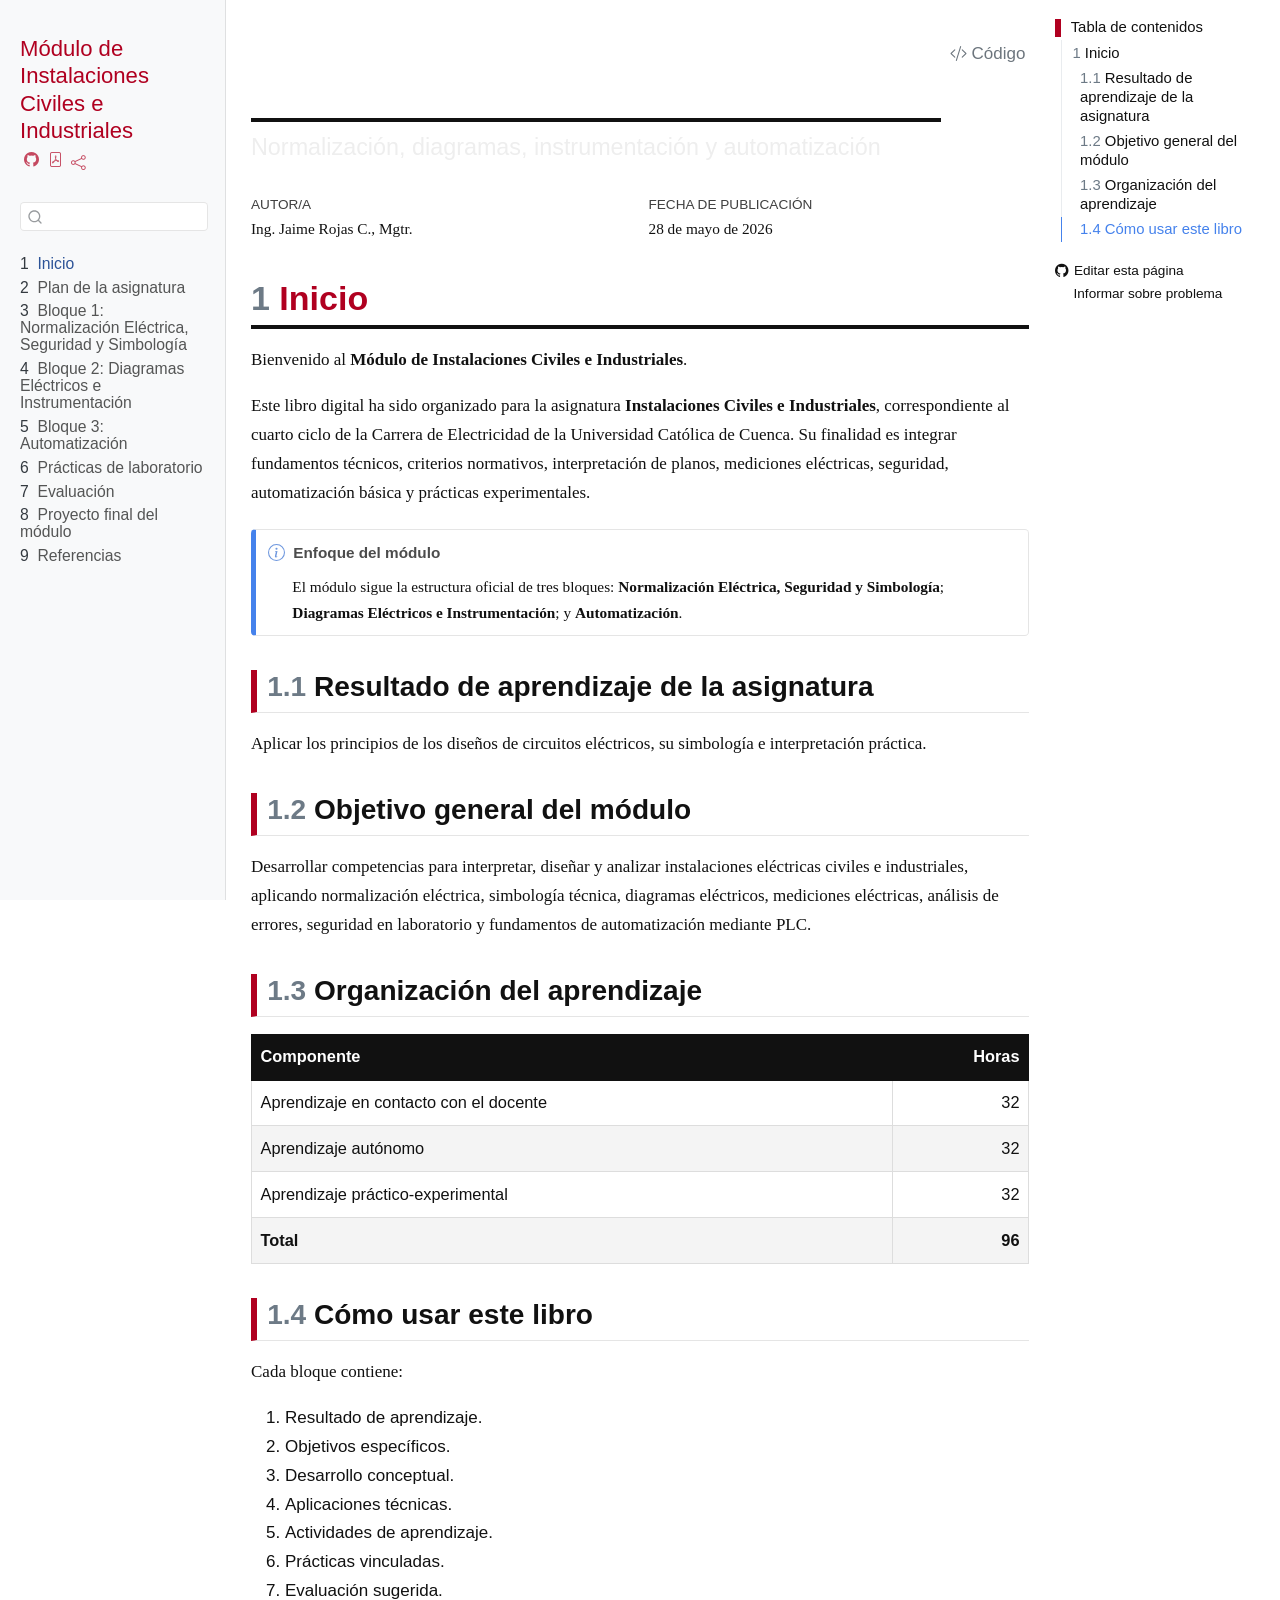
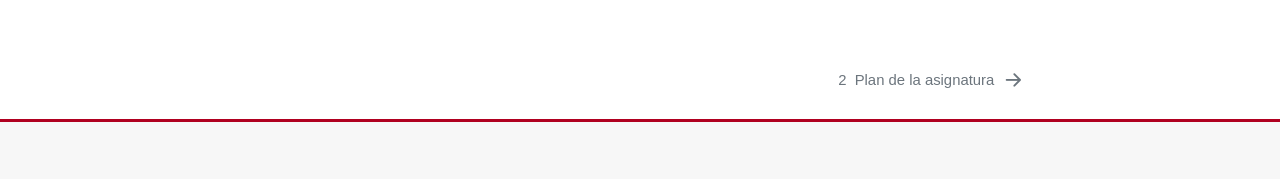
==== docs/index.html @ bc13e81e "Publicar modulo de instalaciones civiles e industriales" ====
<!DOCTYPE html>
<html xmlns="http://www.w3.org/1999/xhtml" lang="es" xml:lang="es"><head>

<meta charset="utf-8">
<meta name="generator" content="quarto-1.9.38">

<meta name="viewport" content="width=device-width, initial-scale=1.0, user-scalable=yes">

<meta name="author" content="Ing. Jaime Rojas C., Mgtr.">

<title>Módulo de Instalaciones Civiles e Industriales</title>
<style>
/* Default styles provided by pandoc.
** See https://pandoc.org/MANUAL.html#variables-for-html for config info.
*/
code{white-space: pre-wrap;}
span.smallcaps{font-variant: small-caps;}
div.columns{display: flex; gap: min(4vw, 1.5em);}
div.column{flex: auto; overflow-x: auto;}
div.hanging-indent{margin-left: 1.5em; text-indent: -1.5em;}
ul.task-list{list-style: none;}
ul.task-list li input[type="checkbox"] {
  width: 0.8em;
  margin: 0 0.8em 0.2em -1em; /* quarto-specific, see https://github.com/quarto-dev/quarto-cli/issues/4556 */ 
  vertical-align: middle;
}
/* CSS for syntax highlighting */
html { -webkit-text-size-adjust: 100%; }
pre > code.sourceCode { white-space: pre; position: relative; }
pre > code.sourceCode > span { display: inline-block; line-height: 1.25; }
pre > code.sourceCode > span:empty { height: 1.2em; }
.sourceCode { overflow: visible; }
code.sourceCode > span { color: inherit; text-decoration: inherit; }
div.sourceCode { margin: 1em 0; }
pre.sourceCode { margin: 0; }
@media screen {
div.sourceCode { overflow: auto; }
}
@media print {
pre > code.sourceCode { white-space: pre-wrap; }
pre > code.sourceCode > span { text-indent: -5em; padding-left: 5em; }
}
pre.numberSource code
  { counter-reset: source-line 0; }
pre.numberSource code > span
  { position: relative; left: -4em; counter-increment: source-line; }
pre.numberSource code > span > a:first-child::before
  { content: counter(source-line);
    position: relative; left: -1em; text-align: right; vertical-align: baseline;
    border: none; display: inline-block;
    -webkit-touch-callout: none; -webkit-user-select: none;
    -khtml-user-select: none; -moz-user-select: none;
    -ms-user-select: none; user-select: none;
    padding: 0 4px; width: 4em;
  }
pre.numberSource { margin-left: 3em;  padding-left: 4px; }
div.sourceCode
  {   }
@media screen {
pre > code.sourceCode > span > a:first-child::before { text-decoration: underline; }
}
</style>


<script src="site_libs/quarto-nav/quarto-nav.js"></script>
<script src="site_libs/quarto-nav/headroom.min.js"></script>
<script src="site_libs/clipboard/clipboard.min.js"></script>
<script src="site_libs/quarto-search/autocomplete.umd.js"></script>
<script src="site_libs/quarto-search/fuse.min.js"></script>
<script src="site_libs/quarto-search/quarto-search.js"></script>
<meta name="quarto:offset" content="./">
<link href="./plan_asignatura.html" rel="next">
<script src="site_libs/quarto-html/quarto.js" type="module"></script>
<script src="site_libs/quarto-html/tabsets/tabsets.js" type="module"></script>
<script src="site_libs/quarto-html/popper.min.js"></script>
<script src="site_libs/quarto-html/tippy.umd.min.js"></script>
<script src="site_libs/quarto-html/anchor.min.js"></script>
<link href="site_libs/quarto-html/tippy.css" rel="stylesheet">
<link href="site_libs/quarto-html/quarto-syntax-highlighting-15634bcf2e68342d4ad2dfa704d543f6.css" rel="stylesheet" id="quarto-text-highlighting-styles">
<script src="site_libs/bootstrap/bootstrap.min.js"></script>
<link href="site_libs/bootstrap/bootstrap-icons.css" rel="stylesheet">
<link href="site_libs/bootstrap/bootstrap-867d1021bd40c8c68beff7e6093e0f2c.min.css" rel="stylesheet" append-hash="true" id="quarto-bootstrap" data-mode="light">
<script id="quarto-search-options" type="application/json">{
  "location": "sidebar",
  "copy-button": false,
  "collapse-after": 3,
  "panel-placement": "start",
  "type": "textbox",
  "limit": 50,
  "keyboard-shortcut": [
    "f",
    "/",
    "s"
  ],
  "show-item-context": false,
  "language": {
    "search-no-results-text": "No se han encontrado resultados",
    "search-matching-documents-text": "documentos encontrados",
    "search-copy-link-title": "Copiar el enlace en la búsqueda",
    "search-hide-matches-text": "Ocultar resultados adicionales",
    "search-more-match-text": "resultado adicional en este documento",
    "search-more-matches-text": "resultados adicionales en este documento",
    "search-clear-button-title": "Borrar",
    "search-text-placeholder": "",
    "search-detached-cancel-button-title": "Cancelar",
    "search-submit-button-title": "Enviar",
    "search-label": "Buscar"
  }
}</script>
<style>html{ scroll-behavior: smooth; }</style>


<link rel="stylesheet" href="styles.css">
</head>

<body class="nav-sidebar docked quarto-light">

<div id="quarto-search-results"></div>
  <header id="quarto-header" class="headroom fixed-top">
  <nav class="quarto-secondary-nav">
    <div class="container-fluid d-flex">
      <button type="button" class="quarto-btn-toggle btn" data-bs-toggle="collapse" role="button" data-bs-target=".quarto-sidebar-collapse-item" aria-controls="quarto-sidebar" aria-expanded="false" aria-label="Alternar barra lateral" onclick="if (window.quartoToggleHeadroom) { window.quartoToggleHeadroom(); }">
        <i class="bi bi-layout-text-sidebar-reverse"></i>
      </button>
        <nav class="quarto-page-breadcrumbs" aria-label="breadcrumb"><ol class="breadcrumb"><li class="breadcrumb-item"><a href="./index.html"><span class="chapter-number">1</span>&nbsp; <span class="chapter-title">Inicio</span></a></li></ol></nav>
        <a class="flex-grow-1" role="navigation" data-bs-toggle="collapse" data-bs-target=".quarto-sidebar-collapse-item" aria-controls="quarto-sidebar" aria-expanded="false" aria-label="Alternar barra lateral" onclick="if (window.quartoToggleHeadroom) { window.quartoToggleHeadroom(); }">      
        </a>
      <button type="button" class="btn quarto-search-button" aria-label="Buscar" onclick="window.quartoOpenSearch();">
        <i class="bi bi-search"></i>
      </button>
    </div>
  </nav>
</header>
<!-- content -->
<div id="quarto-content" class="quarto-container page-columns page-rows-contents page-layout-article">
<!-- sidebar -->
  <nav id="quarto-sidebar" class="sidebar collapse collapse-horizontal quarto-sidebar-collapse-item sidebar-navigation docked overflow-auto">
    <div class="pt-lg-2 mt-2 text-left sidebar-header">
    <div class="sidebar-title mb-0 py-0">
      <a href="./">Módulo de Instalaciones Civiles e Industriales</a> 
        <div class="sidebar-tools-main tools-wide">
    <a href="https://github.com/TU-USUARIO/modulo-instalaciones-civiles-industriales" title="Ejecutar el código" class="quarto-navigation-tool px-1" aria-label="Ejecutar el código"><i class="bi bi-github"></i></a>
    <a href="./Módulo-de-Instalaciones-Civiles-e-Industriales.pdf" title="Descargar PDF" class="quarto-navigation-tool px-1" aria-label="Descargar PDF"><i class="bi bi-file-pdf"></i></a>
    <div class="dropdown">
      <a href="" title="Compartir" id="quarto-navigation-tool-dropdown-0" class="quarto-navigation-tool dropdown-toggle px-1" data-bs-toggle="dropdown" aria-expanded="false" role="link" aria-label="Compartir"><i class="bi bi-share"></i></a>
      <ul class="dropdown-menu" aria-labelledby="quarto-navigation-tool-dropdown-0">
          <li>
            <a class="dropdown-item sidebar-tools-main-item" href="https://twitter.com/intent/tweet?url=|url|">
              <i class="bi bi-twitter pe-1"></i>
            Twitter
            </a>
          </li>
          <li>
            <a class="dropdown-item sidebar-tools-main-item" href="https://www.facebook.com/sharer/sharer.php?u=|url|">
              <i class="bi bi-facebook pe-1"></i>
            Facebook
            </a>
          </li>
          <li>
            <a class="dropdown-item sidebar-tools-main-item" href="https://www.linkedin.com/sharing/share-offsite/?url=|url|">
              <i class="bi bi-linkedin pe-1"></i>
            LinkedIn
            </a>
          </li>
      </ul>
    </div>
</div>
    </div>
      </div>
        <div class="mt-2 flex-shrink-0 align-items-center">
        <div class="sidebar-search">
        <div id="quarto-search" class="" title="Buscar"></div>
        </div>
        </div>
    <div class="sidebar-menu-container"> 
    <ul class="list-unstyled mt-1">
        <li class="sidebar-item">
  <div class="sidebar-item-container"> 
  <a href="./index.html" class="sidebar-item-text sidebar-link active">
 <span class="menu-text"><span class="chapter-number">1</span>&nbsp; <span class="chapter-title">Inicio</span></span></a>
  </div>
</li>
        <li class="sidebar-item">
  <div class="sidebar-item-container"> 
  <a href="./plan_asignatura.html" class="sidebar-item-text sidebar-link">
 <span class="menu-text"><span class="chapter-number">2</span>&nbsp; <span class="chapter-title">Plan de la asignatura</span></span></a>
  </div>
</li>
        <li class="sidebar-item">
  <div class="sidebar-item-container"> 
  <a href="./bloque_01_normalizacion_seguridad_simbologia.html" class="sidebar-item-text sidebar-link">
 <span class="menu-text"><span class="chapter-number">3</span>&nbsp; <span class="chapter-title">Bloque 1: Normalización Eléctrica, Seguridad y Simbología</span></span></a>
  </div>
</li>
        <li class="sidebar-item">
  <div class="sidebar-item-container"> 
  <a href="./bloque_02_diagramas_instrumentacion.html" class="sidebar-item-text sidebar-link">
 <span class="menu-text"><span class="chapter-number">4</span>&nbsp; <span class="chapter-title">Bloque 2: Diagramas Eléctricos e Instrumentación</span></span></a>
  </div>
</li>
        <li class="sidebar-item">
  <div class="sidebar-item-container"> 
  <a href="./bloque_03_automatizacion.html" class="sidebar-item-text sidebar-link">
 <span class="menu-text"><span class="chapter-number">5</span>&nbsp; <span class="chapter-title">Bloque 3: Automatización</span></span></a>
  </div>
</li>
        <li class="sidebar-item">
  <div class="sidebar-item-container"> 
  <a href="./practicas.html" class="sidebar-item-text sidebar-link">
 <span class="menu-text"><span class="chapter-number">6</span>&nbsp; <span class="chapter-title">Prácticas de laboratorio</span></span></a>
  </div>
</li>
        <li class="sidebar-item">
  <div class="sidebar-item-container"> 
  <a href="./evaluacion.html" class="sidebar-item-text sidebar-link">
 <span class="menu-text"><span class="chapter-number">7</span>&nbsp; <span class="chapter-title">Evaluación</span></span></a>
  </div>
</li>
        <li class="sidebar-item">
  <div class="sidebar-item-container"> 
  <a href="./proyecto_final.html" class="sidebar-item-text sidebar-link">
 <span class="menu-text"><span class="chapter-number">8</span>&nbsp; <span class="chapter-title">Proyecto final del módulo</span></span></a>
  </div>
</li>
        <li class="sidebar-item">
  <div class="sidebar-item-container"> 
  <a href="./referencias.html" class="sidebar-item-text sidebar-link">
 <span class="menu-text"><span class="chapter-number">9</span>&nbsp; <span class="chapter-title">Referencias</span></span></a>
  </div>
</li>
    </ul>
    </div>
</nav>
<div id="quarto-sidebar-glass" class="quarto-sidebar-collapse-item" data-bs-toggle="collapse" data-bs-target=".quarto-sidebar-collapse-item"></div>
<!-- margin-sidebar -->
    <div id="quarto-margin-sidebar" class="sidebar margin-sidebar">
        <nav id="TOC" role="doc-toc" class="toc-active">
    <h2 id="toc-title">Tabla de contenidos</h2>
   
  <ul>
  <li><a href="#inicio" id="toc-inicio" class="nav-link active" data-scroll-target="#inicio"><span class="header-section-number">1</span> Inicio</a>
  <ul class="collapse">
  <li><a href="#resultado-de-aprendizaje-de-la-asignatura" id="toc-resultado-de-aprendizaje-de-la-asignatura" class="nav-link" data-scroll-target="#resultado-de-aprendizaje-de-la-asignatura"><span class="header-section-number">1.1</span> Resultado de aprendizaje de la asignatura</a></li>
  <li><a href="#objetivo-general-del-módulo" id="toc-objetivo-general-del-módulo" class="nav-link" data-scroll-target="#objetivo-general-del-módulo"><span class="header-section-number">1.2</span> Objetivo general del módulo</a></li>
  <li><a href="#organización-del-aprendizaje" id="toc-organización-del-aprendizaje" class="nav-link" data-scroll-target="#organización-del-aprendizaje"><span class="header-section-number">1.3</span> Organización del aprendizaje</a></li>
  <li><a href="#cómo-usar-este-libro" id="toc-cómo-usar-este-libro" class="nav-link" data-scroll-target="#cómo-usar-este-libro"><span class="header-section-number">1.4</span> Cómo usar este libro</a></li>
  </ul></li>
  </ul>
<div class="toc-actions"><ul><li><a href="https://github.com/TU-USUARIO/modulo-instalaciones-civiles-industriales/edit/main/index.qmd" class="toc-action"><i class="bi bi-github"></i>Editar esta página</a></li><li><a href="https://github.com/TU-USUARIO/modulo-instalaciones-civiles-industriales/issues/new" class="toc-action"><i class="bi empty"></i>Informar sobre problema</a></li></ul></div></nav>
    </div>
<!-- main -->
<main class="content" id="quarto-document-content">

<header id="title-block-header" class="quarto-title-block default">
<div class="quarto-title">
<div class="quarto-title-block"><div><h1 class="title">Módulo de Instalaciones Civiles e Industriales</h1><button type="button" class="btn code-tools-button" id="quarto-code-tools-source"><i class="bi"></i> Código</button></div></div>
<p class="subtitle lead">Normalización, diagramas, instrumentación y automatización</p>
</div>



<div class="quarto-title-meta">

    <div>
    <div class="quarto-title-meta-heading">Autor/a</div>
    <div class="quarto-title-meta-contents">
             <p>Ing. Jaime Rojas C., Mgtr. </p>
          </div>
  </div>
    
    <div>
    <div class="quarto-title-meta-heading">Fecha de publicación</div>
    <div class="quarto-title-meta-contents">
      <p class="date">28 de mayo de 2026</p>
    </div>
  </div>
  
    
  </div>
  


</header>


<section id="inicio" class="level1" data-number="1">
<h1 data-number="1"><span class="header-section-number">1</span> Inicio</h1>
<p>Bienvenido al <strong>Módulo de Instalaciones Civiles e Industriales</strong>.</p>
<p>Este libro digital ha sido organizado para la asignatura <strong>Instalaciones Civiles e Industriales</strong>, correspondiente al cuarto ciclo de la Carrera de Electricidad de la Universidad Católica de Cuenca. Su finalidad es integrar fundamentos técnicos, criterios normativos, interpretación de planos, mediciones eléctricas, seguridad, automatización básica y prácticas experimentales.</p>
<div class="callout callout-style-simple callout-note callout-titled" title="Enfoque del módulo">
<div class="callout-header d-flex align-content-center">
<div class="callout-icon-container">
<i class="callout-icon"></i>
</div>
<div class="callout-title-container flex-fill">
<span class="screen-reader-only">Nota</span>Enfoque del módulo
</div>
</div>
<div class="callout-body-container callout-body">
<p>El módulo sigue la estructura oficial de tres bloques: <strong>Normalización Eléctrica, Seguridad y Simbología</strong>; <strong>Diagramas Eléctricos e Instrumentación</strong>; y <strong>Automatización</strong>.</p>
</div>
</div>
<section id="resultado-de-aprendizaje-de-la-asignatura" class="level2" data-number="1.1">
<h2 data-number="1.1" class="anchored" data-anchor-id="resultado-de-aprendizaje-de-la-asignatura"><span class="header-section-number">1.1</span> Resultado de aprendizaje de la asignatura</h2>
<p>Aplicar los principios de los diseños de circuitos eléctricos, su simbología e interpretación práctica.</p>
</section>
<section id="objetivo-general-del-módulo" class="level2" data-number="1.2">
<h2 data-number="1.2" class="anchored" data-anchor-id="objetivo-general-del-módulo"><span class="header-section-number">1.2</span> Objetivo general del módulo</h2>
<p>Desarrollar competencias para interpretar, diseñar y analizar instalaciones eléctricas civiles e industriales, aplicando normalización eléctrica, simbología técnica, diagramas eléctricos, mediciones eléctricas, análisis de errores, seguridad en laboratorio y fundamentos de automatización mediante PLC.</p>
</section>
<section id="organización-del-aprendizaje" class="level2" data-number="1.3">
<h2 data-number="1.3" class="anchored" data-anchor-id="organización-del-aprendizaje"><span class="header-section-number">1.3</span> Organización del aprendizaje</h2>
<table class="caption-top table">
<thead>
<tr class="header">
<th>Componente</th>
<th style="text-align: right;">Horas</th>
</tr>
</thead>
<tbody>
<tr class="odd">
<td>Aprendizaje en contacto con el docente</td>
<td style="text-align: right;">32</td>
</tr>
<tr class="even">
<td>Aprendizaje autónomo</td>
<td style="text-align: right;">32</td>
</tr>
<tr class="odd">
<td>Aprendizaje práctico-experimental</td>
<td style="text-align: right;">32</td>
</tr>
<tr class="even">
<td><strong>Total</strong></td>
<td style="text-align: right;"><strong>96</strong></td>
</tr>
</tbody>
</table>
</section>
<section id="cómo-usar-este-libro" class="level2" data-number="1.4">
<h2 data-number="1.4" class="anchored" data-anchor-id="cómo-usar-este-libro"><span class="header-section-number">1.4</span> Cómo usar este libro</h2>
<p>Cada bloque contiene:</p>
<ol type="1">
<li>Resultado de aprendizaje.</li>
<li>Objetivos específicos.</li>
<li>Desarrollo conceptual.</li>
<li>Aplicaciones técnicas.</li>
<li>Actividades de aprendizaje.</li>
<li>Prácticas vinculadas.</li>
<li>Evaluación sugerida.</li>
</ol>


<!-- -->

</section>
</section>

</main> <!-- /main -->
<script id="quarto-html-after-body" type="application/javascript">
  window.document.addEventListener("DOMContentLoaded", function (event) {
    const icon = "";
    const anchorJS = new window.AnchorJS();
    anchorJS.options = {
      placement: 'right',
      icon: icon
    };
    anchorJS.add('.anchored');
    const isCodeAnnotation = (el) => {
      for (const clz of el.classList) {
        if (clz.startsWith('code-annotation-')) {                     
          return true;
        }
      }
      return false;
    }
    const onCopySuccess = function(e) {
      // button target
      const button = e.trigger;
      // don't keep focus
      button.blur();
      // flash "checked"
      button.classList.add('code-copy-button-checked');
      var currentTitle = button.getAttribute("title");
      button.setAttribute("title", "Copiado");
      let tooltip;
      if (window.bootstrap) {
        button.setAttribute("data-bs-toggle", "tooltip");
        button.setAttribute("data-bs-placement", "left");
        button.setAttribute("data-bs-title", "Copiado");
        tooltip = new bootstrap.Tooltip(button, 
          { trigger: "manual", 
            customClass: "code-copy-button-tooltip",
            offset: [0, -8]});
        tooltip.show();    
      }
      setTimeout(function() {
        if (tooltip) {
          tooltip.hide();
          button.removeAttribute("data-bs-title");
          button.removeAttribute("data-bs-toggle");
          button.removeAttribute("data-bs-placement");
        }
        button.setAttribute("title", currentTitle);
        button.classList.remove('code-copy-button-checked');
      }, 1000);
      // clear code selection
      e.clearSelection();
    }
    const getTextToCopy = function(trigger) {
      const outerScaffold = trigger.parentElement.cloneNode(true);
      const codeEl = outerScaffold.querySelector('code');
      for (const childEl of codeEl.children) {
        if (isCodeAnnotation(childEl)) {
          childEl.remove();
        }
      }
      return codeEl.innerText;
    }
    const clipboard = new window.ClipboardJS('.code-copy-button:not([data-in-quarto-modal])', {
      text: getTextToCopy
    });
    clipboard.on('success', onCopySuccess);
    if (window.document.getElementById('quarto-embedded-source-code-modal')) {
      const clipboardModal = new window.ClipboardJS('.code-copy-button[data-in-quarto-modal]', {
        text: getTextToCopy,
        container: window.document.getElementById('quarto-embedded-source-code-modal')
      });
      clipboardModal.on('success', onCopySuccess);
    }
    const viewSource = window.document.getElementById('quarto-view-source') ||
                       window.document.getElementById('quarto-code-tools-source');
    if (viewSource) {
      const sourceUrl = viewSource.getAttribute("data-quarto-source-url");
      viewSource.addEventListener("click", function(e) {
        if (sourceUrl) {
          // rstudio viewer pane
          if (/\bcapabilities=\b/.test(window.location)) {
            window.open(sourceUrl);
          } else {
            window.location.href = sourceUrl;
          }
        } else {
          const modal = new bootstrap.Modal(document.getElementById('quarto-embedded-source-code-modal'));
          modal.show();
        }
        return false;
      });
    }
    function toggleCodeHandler(show) {
      return function(e) {
        const detailsSrc = window.document.querySelectorAll(".cell > details > .sourceCode");
        for (let i=0; i<detailsSrc.length; i++) {
          const details = detailsSrc[i].parentElement;
          if (show) {
            details.open = true;
          } else {
            details.removeAttribute("open");
          }
        }
        const cellCodeDivs = window.document.querySelectorAll(".cell > .sourceCode");
        const fromCls = show ? "hidden" : "unhidden";
        const toCls = show ? "unhidden" : "hidden";
        for (let i=0; i<cellCodeDivs.length; i++) {
          const codeDiv = cellCodeDivs[i];
          if (codeDiv.classList.contains(fromCls)) {
            codeDiv.classList.remove(fromCls);
            codeDiv.classList.add(toCls);
          } 
        }
        return false;
      }
    }
    const hideAllCode = window.document.getElementById("quarto-hide-all-code");
    if (hideAllCode) {
      hideAllCode.addEventListener("click", toggleCodeHandler(false));
    }
    const showAllCode = window.document.getElementById("quarto-show-all-code");
    if (showAllCode) {
      showAllCode.addEventListener("click", toggleCodeHandler(true));
    }
      var localhostRegex = new RegExp(/^(?:http|https):\/\/localhost\:?[0-9]*\//);
      var mailtoRegex = new RegExp(/^mailto:/);
        var filterRegex = new RegExp("https:\/\/TU-USUARIO\.github\.io\/modulo-instalaciones-civiles-industriales\/");
      var isInternal = (href) => {
          return filterRegex.test(href) || localhostRegex.test(href) || mailtoRegex.test(href);
      }
      // Inspect non-navigation links and adorn them if external
     var links = window.document.querySelectorAll('a[href]:not(.nav-link):not(.navbar-brand):not(.toc-action):not(.sidebar-link):not(.sidebar-item-toggle):not(.pagination-link):not(.no-external):not([aria-hidden]):not(.dropdown-item):not(.quarto-navigation-tool):not(.about-link)');
      for (var i=0; i<links.length; i++) {
        const link = links[i];
        if (!isInternal(link.href)) {
          // undo the damage that might have been done by quarto-nav.js in the case of
          // links that we want to consider external
          if (link.dataset.originalHref !== undefined) {
            link.href = link.dataset.originalHref;
          }
        }
      }
    function tippyHover(el, contentFn, onTriggerFn, onUntriggerFn) {
      const config = {
        allowHTML: true,
        maxWidth: 500,
        delay: 100,
        arrow: false,
        appendTo: function(el) {
            return el.parentElement;
        },
        interactive: true,
        interactiveBorder: 10,
        theme: 'quarto',
        placement: 'bottom-start',
      };
      if (contentFn) {
        config.content = contentFn;
      }
      if (onTriggerFn) {
        config.onTrigger = onTriggerFn;
      }
      if (onUntriggerFn) {
        config.onUntrigger = onUntriggerFn;
      }
      window.tippy(el, config); 
    }
    const noterefs = window.document.querySelectorAll('a[role="doc-noteref"]');
    for (var i=0; i<noterefs.length; i++) {
      const ref = noterefs[i];
      tippyHover(ref, function() {
        // use id or data attribute instead here
        let href = ref.getAttribute('data-footnote-href') || ref.getAttribute('href');
        try { href = new URL(href).hash; } catch {}
        const id = href.replace(/^#\/?/, "");
        const note = window.document.getElementById(id);
        if (note) {
          return note.innerHTML;
        } else {
          return "";
        }
      });
    }
    const xrefs = window.document.querySelectorAll('a.quarto-xref');
    const processXRef = (id, note) => {
      // Strip column container classes
      const stripColumnClz = (el) => {
        el.classList.remove("page-full", "page-columns");
        if (el.children) {
          for (const child of el.children) {
            stripColumnClz(child);
          }
        }
      }
      stripColumnClz(note)
      if (id === null || id.startsWith('sec-')) {
        // Special case sections, only their first couple elements
        const container = document.createElement("div");
        if (note.children && note.children.length > 2) {
          container.appendChild(note.children[0].cloneNode(true));
          for (let i = 1; i < note.children.length; i++) {
            const child = note.children[i];
            if (child.tagName === "P" && child.innerText === "") {
              continue;
            } else {
              container.appendChild(child.cloneNode(true));
              break;
            }
          }
          if (window.Quarto?.typesetMath) {
            window.Quarto.typesetMath(container);
          }
          return container.innerHTML
        } else {
          if (window.Quarto?.typesetMath) {
            window.Quarto.typesetMath(note);
          }
          return note.innerHTML;
        }
      } else {
        // Remove any anchor links if they are present
        const anchorLink = note.querySelector('a.anchorjs-link');
        if (anchorLink) {
          anchorLink.remove();
        }
        if (window.Quarto?.typesetMath) {
          window.Quarto.typesetMath(note);
        }
        if (note.classList.contains("callout")) {
          return note.outerHTML;
        } else {
          return note.innerHTML;
        }
      }
    }
    for (var i=0; i<xrefs.length; i++) {
      const xref = xrefs[i];
      tippyHover(xref, undefined, function(instance) {
        instance.disable();
        let url = xref.getAttribute('href');
        let hash = undefined; 
        if (url.startsWith('#')) {
          hash = url;
        } else {
          try { hash = new URL(url).hash; } catch {}
        }
        if (hash) {
          const id = hash.replace(/^#\/?/, "");
          const note = window.document.getElementById(id);
          if (note !== null) {
            try {
              const html = processXRef(id, note.cloneNode(true));
              instance.setContent(html);
            } finally {
              instance.enable();
              instance.show();
            }
          } else {
            // See if we can fetch this
            fetch(url.split('#')[0])
            .then(res => res.text())
            .then(html => {
              const parser = new DOMParser();
              const htmlDoc = parser.parseFromString(html, "text/html");
              const note = htmlDoc.getElementById(id);
              if (note !== null) {
                const html = processXRef(id, note);
                instance.setContent(html);
              } 
            }).finally(() => {
              instance.enable();
              instance.show();
            });
          }
        } else {
          // See if we can fetch a full url (with no hash to target)
          // This is a special case and we should probably do some content thinning / targeting
          fetch(url)
          .then(res => res.text())
          .then(html => {
            const parser = new DOMParser();
            const htmlDoc = parser.parseFromString(html, "text/html");
            const note = htmlDoc.querySelector('main.content');
            if (note !== null) {
              // This should only happen for chapter cross references
              // (since there is no id in the URL)
              // remove the first header
              if (note.children.length > 0 && note.children[0].tagName === "HEADER") {
                note.children[0].remove();
              }
              const html = processXRef(null, note);
              instance.setContent(html);
            } 
          }).finally(() => {
            instance.enable();
            instance.show();
          });
        }
      }, function(instance) {
      });
    }
        let selectedAnnoteEl;
        const selectorForAnnotation = ( cell, annotation) => {
          let cellAttr = 'data-code-cell="' + cell + '"';
          let lineAttr = 'data-code-annotation="' +  annotation + '"';
          const selector = 'span[' + cellAttr + '][' + lineAttr + ']';
          return selector;
        }
        const selectCodeLines = (annoteEl) => {
          const doc = window.document;
          const targetCell = annoteEl.getAttribute("data-target-cell");
          const targetAnnotation = annoteEl.getAttribute("data-target-annotation");
          const annoteSpan = window.document.querySelector(selectorForAnnotation(targetCell, targetAnnotation));
          const lines = annoteSpan.getAttribute("data-code-lines").split(",");
          const lineIds = lines.map((line) => {
            return targetCell + "-" + line;
          })
          let top = null;
          let height = null;
          let parent = null;
          if (lineIds.length > 0) {
              //compute the position of the single el (top and bottom and make a div)
              const el = window.document.getElementById(lineIds[0]);
              top = el.offsetTop;
              height = el.offsetHeight;
              parent = el.parentElement.parentElement;
            if (lineIds.length > 1) {
              const lastEl = window.document.getElementById(lineIds[lineIds.length - 1]);
              const bottom = lastEl.offsetTop + lastEl.offsetHeight;
              height = bottom - top;
            }
            if (top !== null && height !== null && parent !== null) {
              // cook up a div (if necessary) and position it 
              let div = window.document.getElementById("code-annotation-line-highlight");
              if (div === null) {
                div = window.document.createElement("div");
                div.setAttribute("id", "code-annotation-line-highlight");
                div.style.position = 'absolute';
                parent.appendChild(div);
              }
              div.style.top = top - 2 + "px";
              div.style.height = height + 4 + "px";
              div.style.left = 0;
              let gutterDiv = window.document.getElementById("code-annotation-line-highlight-gutter");
              if (gutterDiv === null) {
                gutterDiv = window.document.createElement("div");
                gutterDiv.setAttribute("id", "code-annotation-line-highlight-gutter");
                gutterDiv.style.position = 'absolute';
                const codeCell = window.document.getElementById(targetCell);
                const gutter = codeCell.querySelector('.code-annotation-gutter');
                gutter.appendChild(gutterDiv);
              }
              gutterDiv.style.top = top - 2 + "px";
              gutterDiv.style.height = height + 4 + "px";
            }
            selectedAnnoteEl = annoteEl;
          }
        };
        const unselectCodeLines = () => {
          const elementsIds = ["code-annotation-line-highlight", "code-annotation-line-highlight-gutter"];
          elementsIds.forEach((elId) => {
            const div = window.document.getElementById(elId);
            if (div) {
              div.remove();
            }
          });
          selectedAnnoteEl = undefined;
        };
          // Handle positioning of the toggle
      window.addEventListener(
        "resize",
        throttle(() => {
          elRect = undefined;
          if (selectedAnnoteEl) {
            selectCodeLines(selectedAnnoteEl);
          }
        }, 10)
      );
      function throttle(fn, ms) {
      let throttle = false;
      let timer;
        return (...args) => {
          if(!throttle) { // first call gets through
              fn.apply(this, args);
              throttle = true;
          } else { // all the others get throttled
              if(timer) clearTimeout(timer); // cancel #2
              timer = setTimeout(() => {
                fn.apply(this, args);
                timer = throttle = false;
              }, ms);
          }
        };
      }
        // Attach click handler to the DT
        const annoteDls = window.document.querySelectorAll('dt[data-target-cell]');
        for (const annoteDlNode of annoteDls) {
          annoteDlNode.addEventListener('click', (event) => {
            const clickedEl = event.target;
            if (clickedEl !== selectedAnnoteEl) {
              unselectCodeLines();
              const activeEl = window.document.querySelector('dt[data-target-cell].code-annotation-active');
              if (activeEl) {
                activeEl.classList.remove('code-annotation-active');
              }
              selectCodeLines(clickedEl);
              clickedEl.classList.add('code-annotation-active');
            } else {
              // Unselect the line
              unselectCodeLines();
              clickedEl.classList.remove('code-annotation-active');
            }
          });
        }
    const findCites = (el) => {
      const parentEl = el.parentElement;
      if (parentEl) {
        const cites = parentEl.dataset.cites;
        if (cites) {
          return {
            el,
            cites: cites.split(' ')
          };
        } else {
          return findCites(el.parentElement)
        }
      } else {
        return undefined;
      }
    };
    var bibliorefs = window.document.querySelectorAll('a[role="doc-biblioref"]');
    for (var i=0; i<bibliorefs.length; i++) {
      const ref = bibliorefs[i];
      const citeInfo = findCites(ref);
      if (citeInfo) {
        tippyHover(citeInfo.el, function() {
          var popup = window.document.createElement('div');
          citeInfo.cites.forEach(function(cite) {
            var citeDiv = window.document.createElement('div');
            citeDiv.classList.add('hanging-indent');
            citeDiv.classList.add('csl-entry');
            var biblioDiv = window.document.getElementById('ref-' + cite);
            if (biblioDiv) {
              citeDiv.innerHTML = biblioDiv.innerHTML;
            }
            popup.appendChild(citeDiv);
          });
          return popup.innerHTML;
        });
      }
    }
  });
  </script>
<nav class="page-navigation">
  <div class="nav-page nav-page-previous">
  </div>
  <div class="nav-page nav-page-next">
      <a href="./plan_asignatura.html" class="pagination-link" aria-label="Plan de la asignatura">
        <span class="nav-page-text"><span class="chapter-number">2</span>&nbsp; <span class="chapter-title">Plan de la asignatura</span></span> <i class="bi bi-arrow-right-short"></i>
      </a>
  </div>
</nav><div class="modal fade" id="quarto-embedded-source-code-modal" tabindex="-1" aria-labelledby="quarto-embedded-source-code-modal-label" aria-hidden="true"><div class="modal-dialog modal-dialog-scrollable"><div class="modal-content"><div class="modal-header"><h5 class="modal-title" id="quarto-embedded-source-code-modal-label">Ejecutar el código</h5><button class="btn-close" data-bs-dismiss="modal"></button></div><div class="modal-body"><div class="">
<div class="code-copy-outer-scaffold"><div class="sourceCode" id="cb1" data-shortcodes="false"><pre class="sourceCode markdown code-with-copy"><code class="sourceCode markdown"><span id="cb1-1"><a href="#cb1-1" aria-hidden="true" tabindex="-1"></a><span class="fu"># Inicio</span></span>
<span id="cb1-2"><a href="#cb1-2" aria-hidden="true" tabindex="-1"></a></span>
<span id="cb1-3"><a href="#cb1-3" aria-hidden="true" tabindex="-1"></a>Bienvenido al **Módulo de Instalaciones Civiles e Industriales**.</span>
<span id="cb1-4"><a href="#cb1-4" aria-hidden="true" tabindex="-1"></a></span>
<span id="cb1-5"><a href="#cb1-5" aria-hidden="true" tabindex="-1"></a>Este libro digital ha sido organizado para la asignatura **Instalaciones Civiles e Industriales**, correspondiente al cuarto ciclo de la Carrera de Electricidad de la Universidad Católica de Cuenca. Su finalidad es integrar fundamentos técnicos, criterios normativos, interpretación de planos, mediciones eléctricas, seguridad, automatización básica y prácticas experimentales.</span>
<span id="cb1-6"><a href="#cb1-6" aria-hidden="true" tabindex="-1"></a></span>
<span id="cb1-7"><a href="#cb1-7" aria-hidden="true" tabindex="-1"></a>::: {.callout-note title="Enfoque del módulo"}</span>
<span id="cb1-8"><a href="#cb1-8" aria-hidden="true" tabindex="-1"></a>El módulo sigue la estructura oficial de tres bloques: **Normalización Eléctrica, Seguridad y Simbología**; **Diagramas Eléctricos e Instrumentación**; y **Automatización**.</span>
<span id="cb1-9"><a href="#cb1-9" aria-hidden="true" tabindex="-1"></a>:::</span>
<span id="cb1-10"><a href="#cb1-10" aria-hidden="true" tabindex="-1"></a></span>
<span id="cb1-11"><a href="#cb1-11" aria-hidden="true" tabindex="-1"></a><span class="fu">## Resultado de aprendizaje de la asignatura</span></span>
<span id="cb1-12"><a href="#cb1-12" aria-hidden="true" tabindex="-1"></a></span>
<span id="cb1-13"><a href="#cb1-13" aria-hidden="true" tabindex="-1"></a>Aplicar los principios de los diseños de circuitos eléctricos, su simbología e interpretación práctica.</span>
<span id="cb1-14"><a href="#cb1-14" aria-hidden="true" tabindex="-1"></a></span>
<span id="cb1-15"><a href="#cb1-15" aria-hidden="true" tabindex="-1"></a><span class="fu">## Objetivo general del módulo</span></span>
<span id="cb1-16"><a href="#cb1-16" aria-hidden="true" tabindex="-1"></a></span>
<span id="cb1-17"><a href="#cb1-17" aria-hidden="true" tabindex="-1"></a>Desarrollar competencias para interpretar, diseñar y analizar instalaciones eléctricas civiles e industriales, aplicando normalización eléctrica, simbología técnica, diagramas eléctricos, mediciones eléctricas, análisis de errores, seguridad en laboratorio y fundamentos de automatización mediante PLC.</span>
<span id="cb1-18"><a href="#cb1-18" aria-hidden="true" tabindex="-1"></a></span>
<span id="cb1-19"><a href="#cb1-19" aria-hidden="true" tabindex="-1"></a><span class="fu">## Organización del aprendizaje</span></span>
<span id="cb1-20"><a href="#cb1-20" aria-hidden="true" tabindex="-1"></a></span>
<span id="cb1-21"><a href="#cb1-21" aria-hidden="true" tabindex="-1"></a><span class="pp">|</span> Componente <span class="pp">|</span> Horas <span class="pp">|</span></span>
<span id="cb1-22"><a href="#cb1-22" aria-hidden="true" tabindex="-1"></a><span class="pp">|---|---:|</span></span>
<span id="cb1-23"><a href="#cb1-23" aria-hidden="true" tabindex="-1"></a><span class="pp">|</span> Aprendizaje en contacto con el docente <span class="pp">|</span> 32 <span class="pp">|</span></span>
<span id="cb1-24"><a href="#cb1-24" aria-hidden="true" tabindex="-1"></a><span class="pp">|</span> Aprendizaje autónomo <span class="pp">|</span> 32 <span class="pp">|</span></span>
<span id="cb1-25"><a href="#cb1-25" aria-hidden="true" tabindex="-1"></a><span class="pp">|</span> Aprendizaje práctico-experimental <span class="pp">|</span> 32 <span class="pp">|</span></span>
<span id="cb1-26"><a href="#cb1-26" aria-hidden="true" tabindex="-1"></a><span class="pp">|</span> **Total** | **96** <span class="pp">|</span></span>
<span id="cb1-27"><a href="#cb1-27" aria-hidden="true" tabindex="-1"></a></span>
<span id="cb1-28"><a href="#cb1-28" aria-hidden="true" tabindex="-1"></a><span class="fu">## Cómo usar este libro</span></span>
<span id="cb1-29"><a href="#cb1-29" aria-hidden="true" tabindex="-1"></a></span>
<span id="cb1-30"><a href="#cb1-30" aria-hidden="true" tabindex="-1"></a>Cada bloque contiene:</span>
<span id="cb1-31"><a href="#cb1-31" aria-hidden="true" tabindex="-1"></a></span>
<span id="cb1-32"><a href="#cb1-32" aria-hidden="true" tabindex="-1"></a><span class="ss">1. </span>Resultado de aprendizaje.</span>
<span id="cb1-33"><a href="#cb1-33" aria-hidden="true" tabindex="-1"></a><span class="ss">2. </span>Objetivos específicos.</span>
<span id="cb1-34"><a href="#cb1-34" aria-hidden="true" tabindex="-1"></a><span class="ss">3. </span>Desarrollo conceptual.</span>
<span id="cb1-35"><a href="#cb1-35" aria-hidden="true" tabindex="-1"></a><span class="ss">4. </span>Aplicaciones técnicas.</span>
<span id="cb1-36"><a href="#cb1-36" aria-hidden="true" tabindex="-1"></a><span class="ss">5. </span>Actividades de aprendizaje.</span>
<span id="cb1-37"><a href="#cb1-37" aria-hidden="true" tabindex="-1"></a><span class="ss">6. </span>Prácticas vinculadas.</span>
<span id="cb1-38"><a href="#cb1-38" aria-hidden="true" tabindex="-1"></a><span class="ss">7. </span>Evaluación sugerida.</span></code></pre></div><button title="Copiar al portapapeles" class="code-copy-button" data-in-quarto-modal=""><i class="bi"></i></button></div>
</div></div></div></div></div>
</div> <!-- /content -->




<footer class="footer"><div class="nav-footer"><div class="nav-footer-center"><div class="toc-actions d-sm-block d-md-none"><ul><li><a href="https://github.com/TU-USUARIO/modulo-instalaciones-civiles-industriales/edit/main/index.qmd" class="toc-action"><i class="bi bi-github"></i>Editar esta página</a></li><li><a href="https://github.com/TU-USUARIO/modulo-instalaciones-civiles-industriales/issues/new" class="toc-action"><i class="bi empty"></i>Informar sobre problema</a></li></ul></div></div></div></footer><script src="site_libs/quarto-html/zenscroll-min.js"></script>
</body></html>
---- docs/site_libs/quarto-html/tippy.css ----
.tippy-box[data-animation=fade][data-state=hidden]{opacity:0}[data-tippy-root]{max-width:calc(100vw - 10px)}.tippy-box{position:relative;background-color:#333;color:#fff;border-radius:4px;font-size:14px;line-height:1.4;white-space:normal;outline:0;transition-property:transform,visibility,opacity}.tippy-box[data-placement^=top]>.tippy-arrow{bottom:0}.tippy-box[data-placement^=top]>.tippy-arrow:before{bottom:-7px;left:0;border-width:8px 8px 0;border-top-color:initial;transform-origin:center top}.tippy-box[data-placement^=bottom]>.tippy-arrow{top:0}.tippy-box[data-placement^=bottom]>.tippy-arrow:before{top:-7px;left:0;border-width:0 8px 8px;border-bottom-color:initial;transform-origin:center bottom}.tippy-box[data-placement^=left]>.tippy-arrow{right:0}.tippy-box[data-placement^=left]>.tippy-arrow:before{border-width:8px 0 8px 8px;border-left-color:initial;right:-7px;transform-origin:center left}.tippy-box[data-placement^=right]>.tippy-arrow{left:0}.tippy-box[data-placement^=right]>.tippy-arrow:before{left:-7px;border-width:8px 8px 8px 0;border-right-color:initial;transform-origin:center right}.tippy-box[data-inertia][data-state=visible]{transition-timing-function:cubic-bezier(.54,1.5,.38,1.11)}.tippy-arrow{width:16px;height:16px;color:#333}.tippy-arrow:before{content:"";position:absolute;border-color:transparent;border-style:solid}.tippy-content{position:relative;padding:5px 9px;z-index:1}
---- docs/site_libs/quarto-html/quarto-syntax-highlighting-15634bcf2e68342d4ad2dfa704d543f6.css ----
/* quarto syntax highlight colors */
:root {
  --quarto-hl-ot-color: #003B4F;
  --quarto-hl-at-color: #657422;
  --quarto-hl-ss-color: #20794D;
  --quarto-hl-an-color: #5E5E5E;
  --quarto-hl-fu-color: #4758AB;
  --quarto-hl-st-color: #20794D;
  --quarto-hl-cf-color: #003B4F;
  --quarto-hl-op-color: #5E5E5E;
  --quarto-hl-er-color: #AD0000;
  --quarto-hl-bn-color: #AD0000;
  --quarto-hl-al-color: #AD0000;
  --quarto-hl-va-color: #111111;
  --quarto-hl-bu-color: inherit;
  --quarto-hl-ex-color: inherit;
  --quarto-hl-pp-color: #AD0000;
  --quarto-hl-in-color: #5E5E5E;
  --quarto-hl-vs-color: #20794D;
  --quarto-hl-wa-color: #5E5E5E;
  --quarto-hl-do-color: #5E5E5E;
  --quarto-hl-im-color: #00769E;
  --quarto-hl-ch-color: #20794D;
  --quarto-hl-dt-color: #AD0000;
  --quarto-hl-fl-color: #AD0000;
  --quarto-hl-co-color: #5E5E5E;
  --quarto-hl-cv-color: #5E5E5E;
  --quarto-hl-cn-color: #8f5902;
  --quarto-hl-sc-color: #5E5E5E;
  --quarto-hl-dv-color: #AD0000;
  --quarto-hl-kw-color: #003B4F;
}

/* other quarto variables */
:root {
  --quarto-font-monospace: SFMono-Regular, Menlo, Monaco, Consolas, "Liberation Mono", "Courier New", monospace;
}

/* syntax highlight based on Pandoc's rules */
pre > code.sourceCode > span {
  color: #003B4F;
}

code.sourceCode > span {
  color: #003B4F;
}

div.sourceCode,
div.sourceCode pre.sourceCode {
  color: #003B4F;
}

/* Normal */
code span {
  color: #003B4F;
}

/* Alert */
code span.al {
  color: #AD0000;
  font-style: inherit;
}

/* Annotation */
code span.an {
  color: #5E5E5E;
  font-style: inherit;
}

/* Attribute */
code span.at {
  color: #657422;
  font-style: inherit;
}

/* BaseN */
code span.bn {
  color: #AD0000;
  font-style: inherit;
}

/* BuiltIn */
code span.bu {
  font-style: inherit;
}

/* ControlFlow */
code span.cf {
  color: #003B4F;
  font-weight: bold;
  font-style: inherit;
}

/* Char */
code span.ch {
  color: #20794D;
  font-style: inherit;
}

/* Constant */
code span.cn {
  color: #8f5902;
  font-style: inherit;
}

/* Comment */
code span.co {
  color: #5E5E5E;
  font-style: inherit;
}

/* CommentVar */
code span.cv {
  color: #5E5E5E;
  font-style: italic;
}

/* Documentation */
code span.do {
  color: #5E5E5E;
  font-style: italic;
}

/* DataType */
code span.dt {
  color: #AD0000;
  font-style: inherit;
}

/* DecVal */
code span.dv {
  color: #AD0000;
  font-style: inherit;
}

/* Error */
code span.er {
  color: #AD0000;
  font-style: inherit;
}

/* Extension */
code span.ex {
  font-style: inherit;
}

/* Float */
code span.fl {
  color: #AD0000;
  font-style: inherit;
}

/* Function */
code span.fu {
  color: #4758AB;
  font-style: inherit;
}

/* Import */
code span.im {
  color: #00769E;
  font-style: inherit;
}

/* Information */
code span.in {
  color: #5E5E5E;
  font-style: inherit;
}

/* Keyword */
code span.kw {
  color: #003B4F;
  font-weight: bold;
  font-style: inherit;
}

/* Operator */
code span.op {
  color: #5E5E5E;
  font-style: inherit;
}

/* Other */
code span.ot {
  color: #003B4F;
  font-style: inherit;
}

/* Preprocessor */
code span.pp {
  color: #AD0000;
  font-style: inherit;
}

/* SpecialChar */
code span.sc {
  color: #5E5E5E;
  font-style: inherit;
}

/* SpecialString */
code span.ss {
  color: #20794D;
  font-style: inherit;
}

/* String */
code span.st {
  color: #20794D;
  font-style: inherit;
}

/* Variable */
code span.va {
  color: #111111;
  font-style: inherit;
}

/* VerbatimString */
code span.vs {
  color: #20794D;
  font-style: inherit;
}

/* Warning */
code span.wa {
  color: #5E5E5E;
  font-style: italic;
}

.prevent-inlining {
  content: "</";
}

/*# sourceMappingURL=f23921c56f73e400b49028c9186a1aa0.css.map */
---- docs/styles.css ----
/* =========================================================
   ESTILO UCACUE - ROJO, NEGRO Y GRIS
   Módulo: Instalaciones Civiles e Industriales
   ========================================================= */

/* -------------------------------
   Variables de color
-------------------------------- */

:root {
  --ucacue-rojo: #b00020;
  --ucacue-rojo-oscuro: #7a0016;
  --ucacue-negro: #111111;
  --ucacue-gris-oscuro: #333333;
  --ucacue-gris: #666666;
  --ucacue-gris-claro: #f4f4f4;
  --ucacue-blanco: #ffffff;
}

/* -------------------------------
   Estilo general
-------------------------------- */

body {
  font-family: "Segoe UI", Arial, sans-serif;
  font-size: 17px;
  line-height: 1.7;
  color: var(--ucacue-negro);
  background-color: var(--ucacue-blanco);
}

/* -------------------------------
   Títulos
-------------------------------- */

h1 {
  color: var(--ucacue-rojo);
  font-weight: 800;
  border-bottom: 4px solid var(--ucacue-negro);
  padding-bottom: 0.4rem;
  margin-top: 2rem;
}

h2 {
  color: var(--ucacue-negro);
  font-weight: 750;
  border-left: 6px solid var(--ucacue-rojo);
  padding-left: 0.6rem;
  margin-top: 2rem;
}

h3 {
  color: var(--ucacue-rojo-oscuro);
  font-weight: 700;
  margin-top: 1.5rem;
}

h4 {
  color: var(--ucacue-gris-oscuro);
  font-weight: 700;
}

/* -------------------------------
   Portada / título del libro
-------------------------------- */

.quarto-title-banner {
  background: linear-gradient(135deg, var(--ucacue-negro), var(--ucacue-rojo-oscuro));
  color: var(--ucacue-blanco);
}

.quarto-title h1.title {
  color: var(--ucacue-blanco);
}

.quarto-title .subtitle {
  color: #eeeeee;
}

/* -------------------------------
   Barra lateral y navegación
-------------------------------- */

.sidebar-title {
  color: var(--ucacue-rojo);
  font-weight: 800;
}

.sidebar nav[role="doc-toc"] ul > li > a.active,
.sidebar nav[role="doc-toc"] ul > li > a:hover {
  color: var(--ucacue-rojo);
  border-left: 3px solid var(--ucacue-rojo);
}

.sidebar-item-text {
  color: var(--ucacue-negro);
}

.sidebar-item-text:hover {
  color: var(--ucacue-rojo);
}

/* -------------------------------
   Enlaces
-------------------------------- */

a {
  color: var(--ucacue-rojo);
  text-decoration: none;
}

a:hover {
  color: var(--ucacue-rojo-oscuro);
  text-decoration: underline;
}

/* -------------------------------
   Tablas
-------------------------------- */

table {
  width: 100%;
  border-collapse: collapse;
  font-size: 0.95rem;
  margin-top: 1rem;
  margin-bottom: 1.5rem;
}

thead {
  background-color: var(--ucacue-negro);
  color: var(--ucacue-blanco);
}

th {
  padding: 10px;
  text-align: left;
  border: 1px solid var(--ucacue-negro);
}

td {
  padding: 9px;
  border: 1px solid #dddddd;
}

tr:nth-child(even) {
  background-color: var(--ucacue-gris-claro);
}

tr:hover {
  background-color: #fbeaec;
}

/* -------------------------------
   Figuras e imágenes
-------------------------------- */

img {
  display: block;
  margin-left: auto;
  margin-right: auto;
  border-radius: 8px;
  max-width: 100%;
  border: 1px solid #dddddd;
}

figure {
  margin-top: 1.5rem;
  margin-bottom: 1.5rem;
}

figcaption {
  text-align: center;
  font-size: 0.9rem;
  color: var(--ucacue-gris);
  font-style: italic;
}

/* -------------------------------
   Callouts de Quarto
-------------------------------- */

.callout-note {
  border-left-color: var(--ucacue-rojo);
}

.callout-note .callout-title {
  color: var(--ucacue-rojo-oscuro);
}

.callout-important {
  border-left-color: var(--ucacue-negro);
}

.callout-warning {
  border-left-color: #d97706;
}

.callout-tip {
  border-left-color: var(--ucacue-rojo);
}

/* -------------------------------
   Bloques personalizados
-------------------------------- */

.resumen-bloque {
  background-color: #f7f7f7;
  border-left: 6px solid var(--ucacue-rojo);
  padding: 1rem;
  margin: 1.5rem 0;
  border-radius: 6px;
}

.actividad {
  background-color: #fff5f5;
  border-left: 6px solid var(--ucacue-rojo);
  padding: 1rem;
  margin: 1.5rem 0;
  border-radius: 6px;
}

.normativa {
  background-color: #f2f2f2;
  border-left: 6px solid var(--ucacue-negro);
  padding: 1rem;
  margin: 1.5rem 0;
  border-radius: 6px;
}

.seguridad {
  background-color: #fff0f0;
  border-left: 6px solid var(--ucacue-rojo-oscuro);
  padding: 1rem;
  margin: 1.5rem 0;
  border-radius: 6px;
}

/* -------------------------------
   Ecuaciones
-------------------------------- */

.math.display {
  font-size: 1.15rem;
  margin-top: 1rem;
  margin-bottom: 1rem;
}

/* -------------------------------
   Código y bloques técnicos
-------------------------------- */

pre {
  border-radius: 8px;
  background-color: #f5f5f5;
  border: 1px solid #cccccc;
}

code {
  color: var(--ucacue-rojo-oscuro);
}

/* -------------------------------
   Botones y elementos activos
-------------------------------- */

.btn-primary {
  background-color: var(--ucacue-rojo);
  border-color: var(--ucacue-rojo);
}

.btn-primary:hover {
  background-color: var(--ucacue-rojo-oscuro);
  border-color: var(--ucacue-rojo-oscuro);
}

/* -------------------------------
   Separadores
-------------------------------- */

hr {
  border: none;
  border-top: 2px solid var(--ucacue-rojo);
  margin: 2rem 0;
}

/* -------------------------------
   Pie de página
-------------------------------- */

.nav-footer {
  border-top: 3px solid var(--ucacue-rojo);
  background-color: #f7f7f7;
}

/* -------------------------------
   Mejoras para lectura móvil
-------------------------------- */

@media (max-width: 768px) {
  body {
    font-size: 16px;
  }

  h1 {
    font-size: 1.8rem;
  }

  h2 {
    font-size: 1.45rem;
  }

  table {
    font-size: 0.85rem;
  }
}
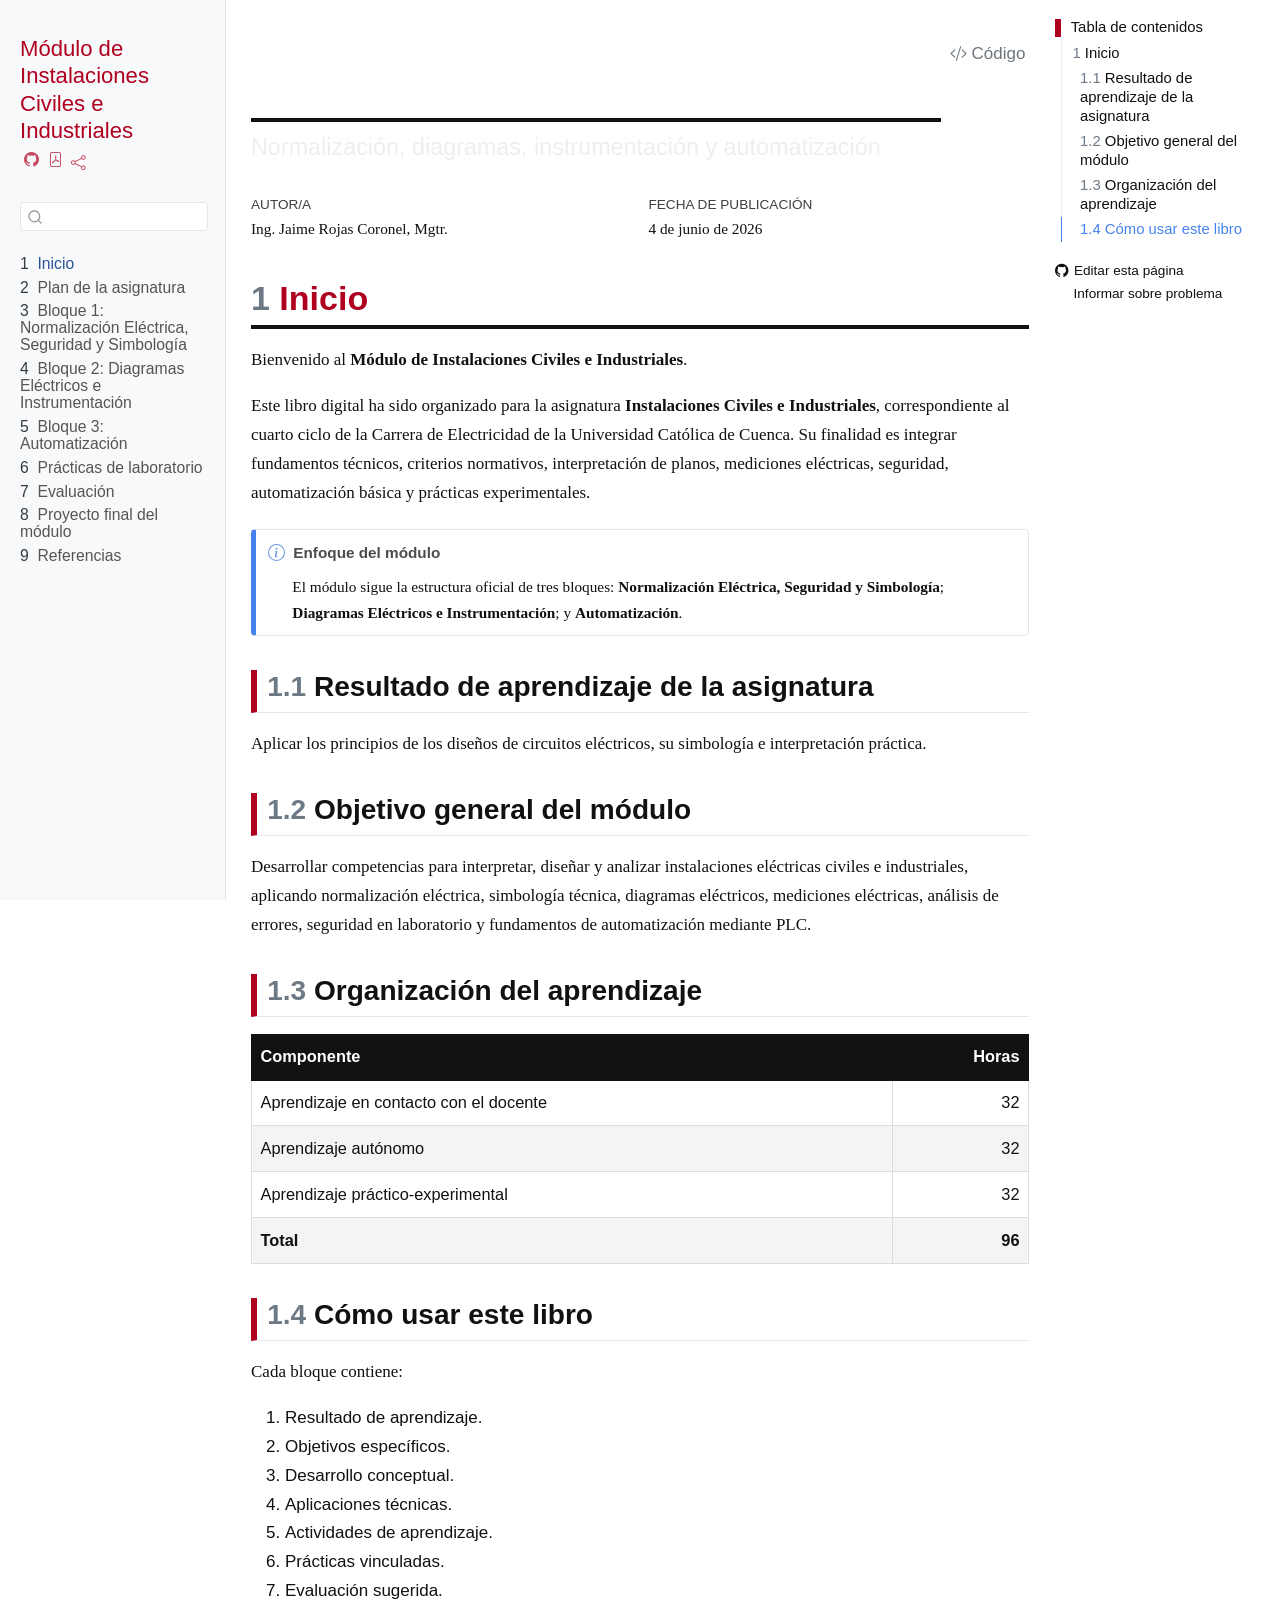
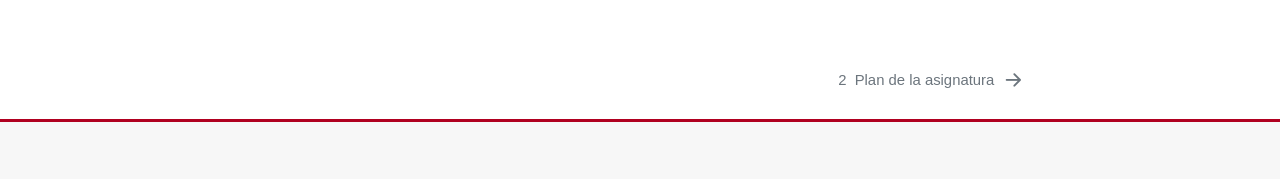
==== commit 5010ab5a: "Actualizar modulo" ====
--- a/docs/index.html
+++ b/docs/index.html
@@ -6,7 +6,7 @@
 
 <meta name="viewport" content="width=device-width, initial-scale=1.0, user-scalable=yes">
 
-<meta name="author" content="Ing. Jaime Rojas C., Mgtr.">
+<meta name="author" content="Ing. Jaime Rojas Coronel, Mgtr.">
 
 <title>Módulo de Instalaciones Civiles e Industriales</title>
 <style>
@@ -264,14 +264,14 @@
     <div>
     <div class="quarto-title-meta-heading">Autor/a</div>
     <div class="quarto-title-meta-contents">
-             <p>Ing. Jaime Rojas C., Mgtr. </p>
+             <p>Ing. Jaime Rojas Coronel, Mgtr. </p>
           </div>
   </div>
     
     <div>
     <div class="quarto-title-meta-heading">Fecha de publicación</div>
     <div class="quarto-title-meta-contents">
-      <p class="date">28 de mayo de 2026</p>
+      <p class="date">4 de junio de 2026</p>
     </div>
   </div>
   
